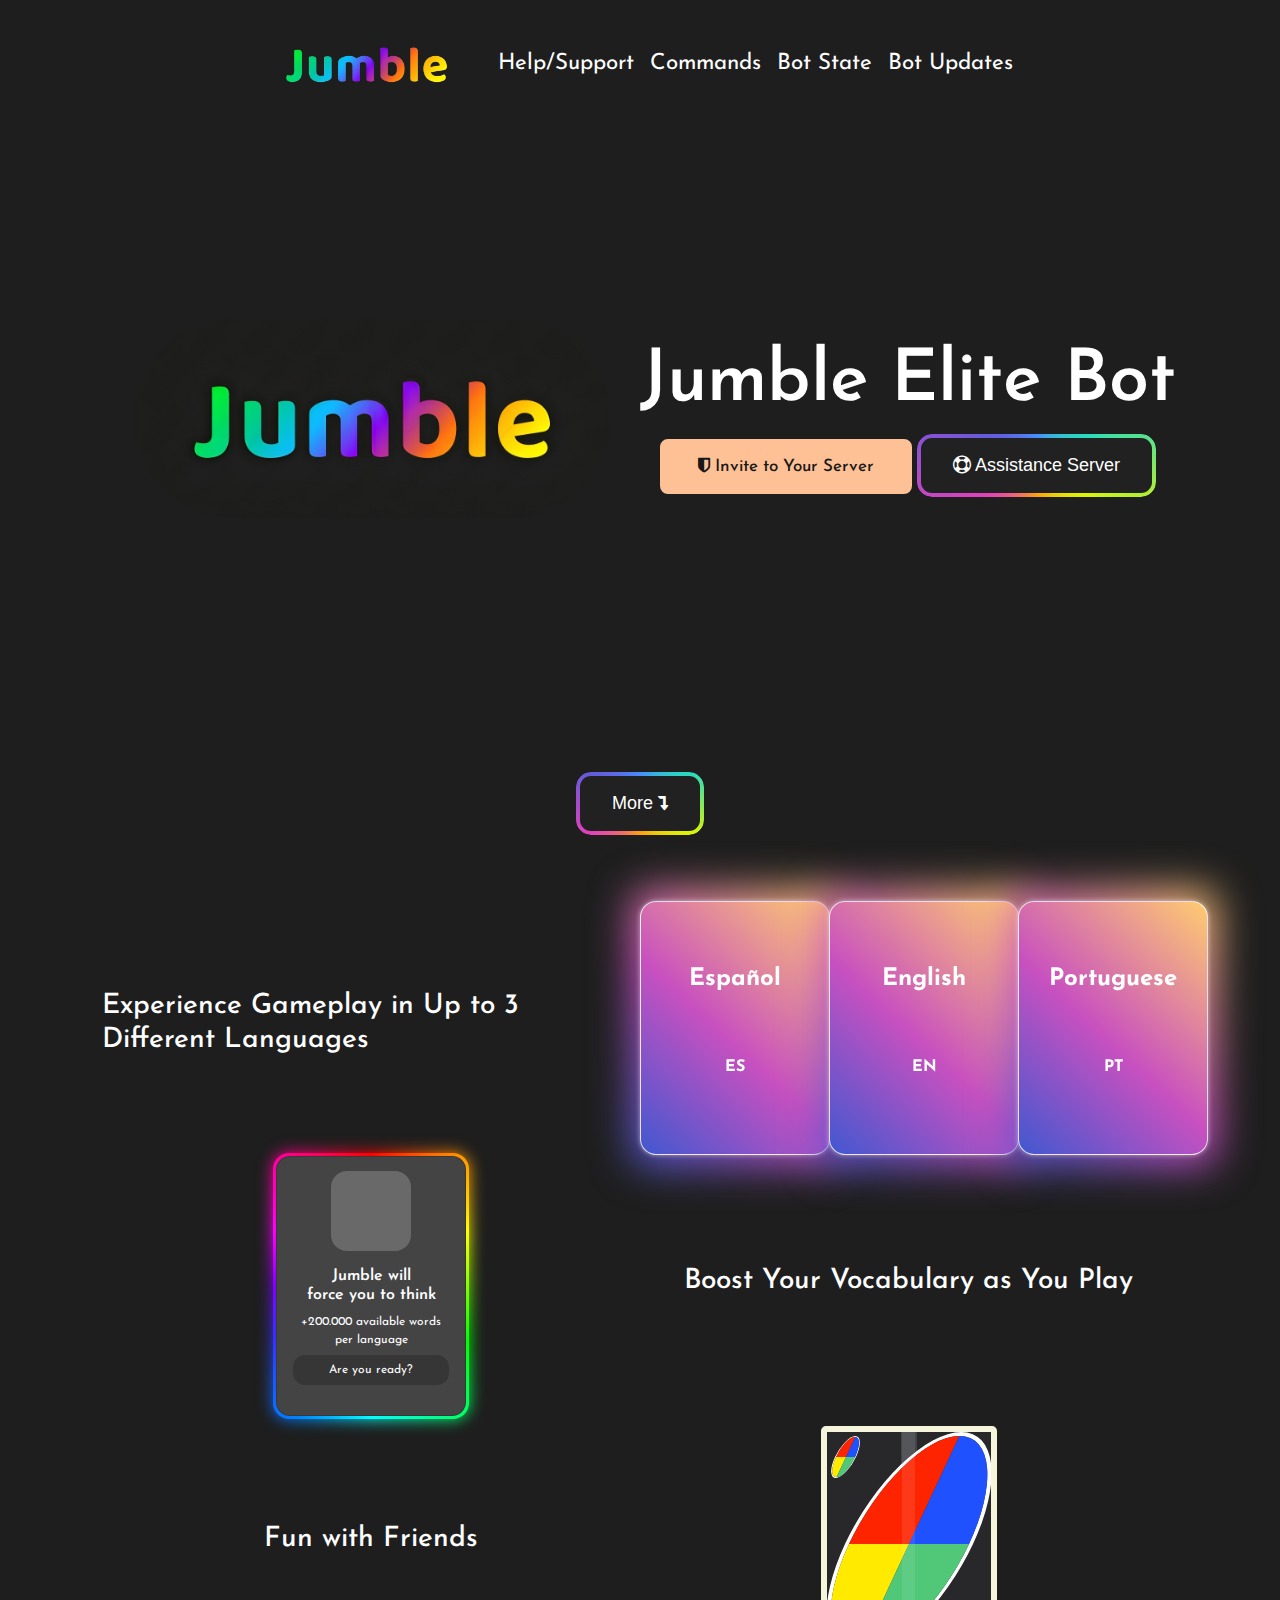
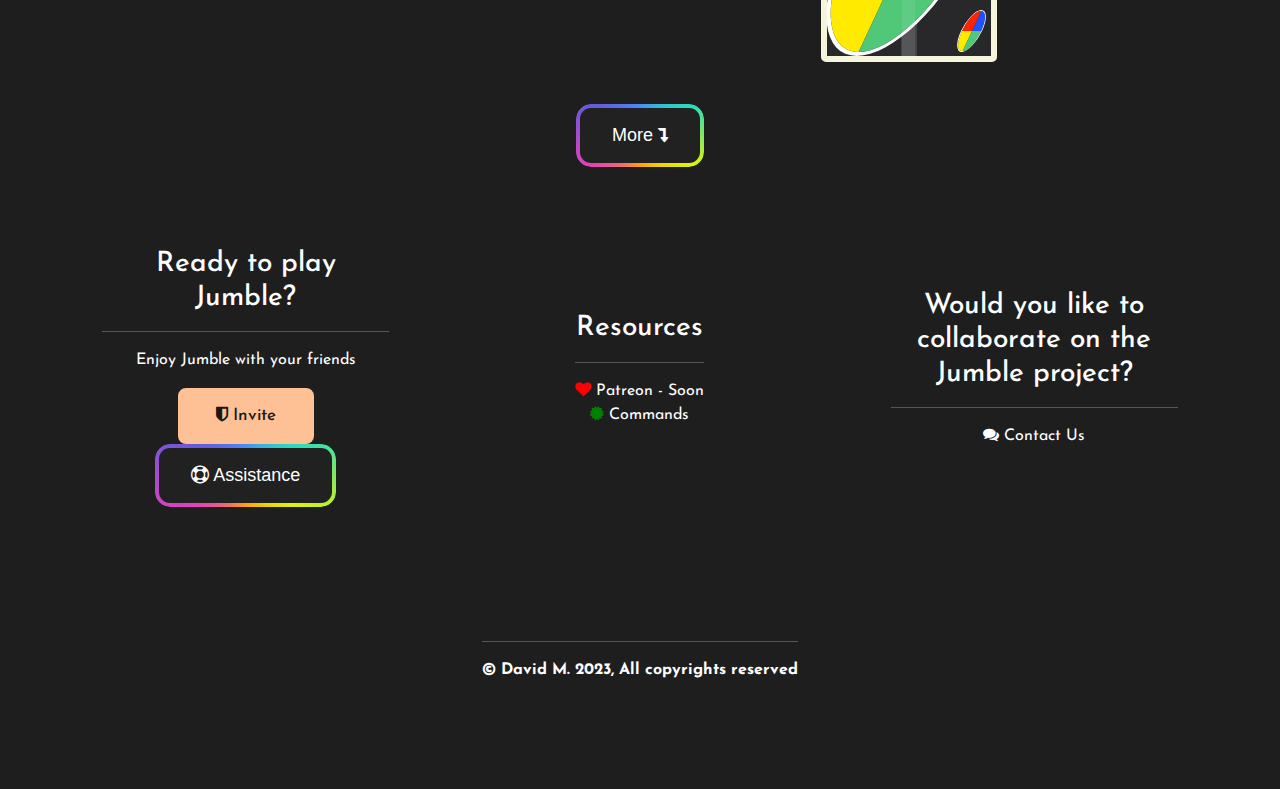
==== index.html @ fd1f3115 "1.0 pre" ====
<!DOCTYPE html>
<html lang="en">

<head>
    <meta charset="UTF-8">
    <meta name="viewport" content="width=device-width, initial-scale=1.0">
    <link rel="stylesheet" href="https://cdn.jsdelivr.net/npm/bootstrap@5.3.1/dist/css/bootstrap.min.css">
    <link rel="stylesheet" href="https://cdnjs.cloudflare.com/ajax/libs/font-awesome/4.7.0/css/font-awesome.min.css">
    <link rel="stylesheet" href="styles/base.css">
    <link rel="stylesheet" href="resources/btn_stars/style.css">
    <link rel="stylesheet" href="resources/btn_rainbow/style.css">
    <link rel="stylesheet" href="resources/card_rainbow/style.css">
    <link rel="stylesheet" href="resources/card_rainbow_2/style.css">
    <link rel="stylesheet" href="resources/card_UNO/style.css">
    <link rel="stylesheet" href="styles/index.css">
    <title>Jumble - Inicio</title>
</head>

<body>
    <div class="grid-container">
        <!-- BASE -->
        <nav class="navbar navbar-expand-lg  navbar-dark grid-top">
            <div class="container">
                <a class="navbar-brand" href="#"><img src="resources/logo.png" class="logo_small" alt=""></a>
                <button class="navbar-toggler" type="button" data-bs-toggle="collapse" data-bs-target="#navbarNav"
                    aria-controls="navbarNav" aria-expanded="false" aria-label="Toggle navigation">
                    <span class="navbar-toggler-icon"></span>
                </button>
                <div class="collapse navbar-collapse" id="navbarNav">
                    <ul class="navbar-nav ms-auto">

                        <li class="nav-item">
                            <a href="" class="nav-link active">Help/Support</a>
                        </li>
                        <li class="nav-item">
                            <a href="" class="nav-link active">Commands</a>
                        </li>
                        <li class="nav-item">
                            <a href="" class="nav-link active">Bot State</a>
                        </li>
                        <li class="nav-item">
                            <a href="" class="nav-link active">Bot Updates</a>
                        </li>
                    </ul>
                </div>
            </div>
        </nav>
        <!-- BASE -->
        <div class="grid-mid1">
            <img src="resources/logo_img.png" class="logo_big" alt="logo">
        </div>
        <div class="grid-mid2">
            <h1 class="main_tittle">Jumble Elite Bot</h1>
            <button class="btn_star">
                <i class="fa fa-shield"></i>
                Invite to Your Server
                <div class="star-1">
                    <svg xmlns:xlink="http://www.w3.org/1999/xlink" viewBox="0 0 784.11 815.53"
                        style="shape-rendering:geometricPrecision; text-rendering:geometricPrecision; image-rendering:optimizeQuality; fill-rule:evenodd; clip-rule:evenodd"
                        version="1.1" xml:space="preserve" xmlns="http://www.w3.org/2000/svg">
                        <defs></defs>
                        <g id="Layer_x0020_1">
                            <metadata id="CorelCorpID_0Corel-Layer"></metadata>
                            <path
                                d="M392.05 0c-20.9,210.08 -184.06,378.41 -392.05,407.78 207.96,29.37 371.12,197.68 392.05,407.74 20.93,-210.06 184.09,-378.37 392.05,-407.74 -207.98,-29.38 -371.16,-197.69 -392.06,-407.78z"
                                class="fil0"></path>
                        </g>
                    </svg>
                </div>
                <div class="star-2">
                    <svg xmlns:xlink="http://www.w3.org/1999/xlink" viewBox="0 0 784.11 815.53"
                        style="shape-rendering:geometricPrecision; text-rendering:geometricPrecision; image-rendering:optimizeQuality; fill-rule:evenodd; clip-rule:evenodd"
                        version="1.1" xml:space="preserve" xmlns="http://www.w3.org/2000/svg">
                        <defs></defs>
                        <g id="Layer_x0020_1">
                            <metadata id="CorelCorpID_0Corel-Layer"></metadata>
                            <path
                                d="M392.05 0c-20.9,210.08 -184.06,378.41 -392.05,407.78 207.96,29.37 371.12,197.68 392.05,407.74 20.93,-210.06 184.09,-378.37 392.05,-407.74 -207.98,-29.38 -371.16,-197.69 -392.06,-407.78z"
                                class="fil0"></path>
                        </g>
                    </svg>
                </div>
                <div class="star-3">
                    <svg xmlns:xlink="http://www.w3.org/1999/xlink" viewBox="0 0 784.11 815.53"
                        style="shape-rendering:geometricPrecision; text-rendering:geometricPrecision; image-rendering:optimizeQuality; fill-rule:evenodd; clip-rule:evenodd"
                        version="1.1" xml:space="preserve" xmlns="http://www.w3.org/2000/svg">
                        <defs></defs>
                        <g id="Layer_x0020_1">
                            <metadata id="CorelCorpID_0Corel-Layer"></metadata>
                            <path
                                d="M392.05 0c-20.9,210.08 -184.06,378.41 -392.05,407.78 207.96,29.37 371.12,197.68 392.05,407.74 20.93,-210.06 184.09,-378.37 392.05,-407.74 -207.98,-29.38 -371.16,-197.69 -392.06,-407.78z"
                                class="fil0"></path>
                        </g>
                    </svg>
                </div>
                <div class="star-4">
                    <svg xmlns:xlink="http://www.w3.org/1999/xlink" viewBox="0 0 784.11 815.53"
                        style="shape-rendering:geometricPrecision; text-rendering:geometricPrecision; image-rendering:optimizeQuality; fill-rule:evenodd; clip-rule:evenodd"
                        version="1.1" xml:space="preserve" xmlns="http://www.w3.org/2000/svg">
                        <defs></defs>
                        <g id="Layer_x0020_1">
                            <metadata id="CorelCorpID_0Corel-Layer"></metadata>
                            <path
                                d="M392.05 0c-20.9,210.08 -184.06,378.41 -392.05,407.78 207.96,29.37 371.12,197.68 392.05,407.74 20.93,-210.06 184.09,-378.37 392.05,-407.74 -207.98,-29.38 -371.16,-197.69 -392.06,-407.78z"
                                class="fil0"></path>
                        </g>
                    </svg>
                </div>
                <div class="star-5">
                    <svg xmlns:xlink="http://www.w3.org/1999/xlink" viewBox="0 0 784.11 815.53"
                        style="shape-rendering:geometricPrecision; text-rendering:geometricPrecision; image-rendering:optimizeQuality; fill-rule:evenodd; clip-rule:evenodd"
                        version="1.1" xml:space="preserve" xmlns="http://www.w3.org/2000/svg">
                        <defs></defs>
                        <g id="Layer_x0020_1">
                            <metadata id="CorelCorpID_0Corel-Layer"></metadata>
                            <path
                                d="M392.05 0c-20.9,210.08 -184.06,378.41 -392.05,407.78 207.96,29.37 371.12,197.68 392.05,407.74 20.93,-210.06 184.09,-378.37 392.05,-407.74 -207.98,-29.38 -371.16,-197.69 -392.06,-407.78z"
                                class="fil0"></path>
                        </g>
                    </svg>
                </div>
                <div class="star-6">
                    <svg xmlns:xlink="http://www.w3.org/1999/xlink" viewBox="0 0 784.11 815.53"
                        style="shape-rendering:geometricPrecision; text-rendering:geometricPrecision; image-rendering:optimizeQuality; fill-rule:evenodd; clip-rule:evenodd"
                        version="1.1" xml:space="preserve" xmlns="http://www.w3.org/2000/svg">
                        <defs></defs>
                        <g id="Layer_x0020_1">
                            <metadata id="CorelCorpID_0Corel-Layer"></metadata>
                            <path
                                d="M392.05 0c-20.9,210.08 -184.06,378.41 -392.05,407.78 207.96,29.37 371.12,197.68 392.05,407.74 20.93,-210.06 184.09,-378.37 392.05,-407.74 -207.98,-29.38 -371.16,-197.69 -392.06,-407.78z"
                                class="fil0"></path>
                        </g>
                    </svg>
                </div>
            </button>
            <button class="btn_rainbow">
                <i class="fa fa-support"></i>
                Assistance Server
            </button>
        </div>
        <div class="grid-bot">
            <a href="#main">
                <button class="btn_rainbow">
                    More
                    <i class="fa fa-level-down"></i>
                </button>
            </a>
        </div>
    </div>
    <!-- 2nd section -->
    <main class="main" id="main">
        <div class="middle-grid-top-left">
            <h3>Experience Gameplay in Up to 3 Different Languages</h3>
        </div>
        <div class="grid-quad">
            <div class="myCard">
                <div class="innerCard">
                    <div class="frontSide">
                        <p class="title">Español</p>
                        <p>ES</p>
                    </div>
                    <div class="backSide">
                        <p class="title">Hard</p>
                        <p>Update: 25/08/2023</p>
                    </div>
                </div>
            </div>
            <div class="myCard">
                <div class="innerCard">
                    <div class="frontSide">
                        <p class="title">English</p>
                        <p>EN</p>
                    </div>
                    <div class="backSide">
                        <p class="title">Normal</p>
                        <p>Update: 25/08/2023</p>
                    </div>
                </div>
            </div>
            <div class="myCard">
                <div class="innerCard">
                    <div class="frontSide">
                        <p class="title">Portuguese</p>
                        <p>PT</p>
                    </div>
                    <div class="backSide">
                        <p class="title">Hard</p>
                        <p>Update: 10/10/23</p>
                    </div>
                </div>
            </div>
        </div>
        <div>
            <div class="card">
                <div class="bg uwu"></div>
                <div class="bg"></div>
                <div class="content">
                    <div class="img">
                        <img class="mini" src="https://cdn-icons-png.flaticon.com/128/983/983048.png" alt="">
                    </div>
                    <div class="h1">
                        Jumble will <br> force you to think
                    </div>
                    <div class="p">
                        +200.000 available words per language
                        <p>
                            Are you ready?
                        </p>
                    </div>
                </div>
            </div>
        </div>
        <div>
            <h3>Boost Your Vocabulary as You Play</h3>
        </div>
        <div>
            <h3>Fun with Friends</h3>
        </div>
        <div>
            <div class="card_UNO">
                <div class="circle small top-left">
                  <span></span>
                  <span></span>
                  <span></span>
                  <span></span>
                </div>
                <div class="circle">
                  <span></span>
                  <span></span>
                  <span></span>
                  <span></span>
                </div>
                <div class="circle small bottom-right">
                  <span></span>
                  <span></span>
                  <span></span>
                  <span></span>
                </div>
              </div>
        </div>
        <div class="main_grid_bot">
            <a href="#footer">
                <button class="btn_rainbow">
                    More
                    <i class="fa fa-level-down"></i>
                </button>
            </a>
            
        </div>
    </main>
    <!-- Footer -->
    <!-- Base  -->
    <div class="sticky" id="footer">
        <div class="flex justify-center">
            <div class="w-full max-w-7x1">
                <div class="mt-5 space-y6 pb-4 footer_grid">
                    <div class="flex flex-col space-y-4">
                        <h3>Ready to play Jumble?</h3>
                        <hr class="w-full border-zinc-800">
                        <p class="text-zinc-400">Enjoy Jumble with your friends</p>
                        <button class="btn_star">
                            <i class="fa fa-shield"></i>
                            Invite
                            <div class="star-1">
                                <svg xmlns:xlink="http://www.w3.org/1999/xlink" viewBox="0 0 784.11 815.53"
                                    style="shape-rendering:geometricPrecision; text-rendering:geometricPrecision; image-rendering:optimizeQuality; fill-rule:evenodd; clip-rule:evenodd"
                                    version="1.1" xml:space="preserve" xmlns="http://www.w3.org/2000/svg">
                                    <defs></defs>
                                    <g id="Layer_x0020_1">
                                        <metadata id="CorelCorpID_0Corel-Layer"></metadata>
                                        <path
                                            d="M392.05 0c-20.9,210.08 -184.06,378.41 -392.05,407.78 207.96,29.37 371.12,197.68 392.05,407.74 20.93,-210.06 184.09,-378.37 392.05,-407.74 -207.98,-29.38 -371.16,-197.69 -392.06,-407.78z"
                                            class="fil0"></path>
                                    </g>
                                </svg>
                            </div>
                            <div class="star-2">
                                <svg xmlns:xlink="http://www.w3.org/1999/xlink" viewBox="0 0 784.11 815.53"
                                    style="shape-rendering:geometricPrecision; text-rendering:geometricPrecision; image-rendering:optimizeQuality; fill-rule:evenodd; clip-rule:evenodd"
                                    version="1.1" xml:space="preserve" xmlns="http://www.w3.org/2000/svg">
                                    <defs></defs>
                                    <g id="Layer_x0020_1">
                                        <metadata id="CorelCorpID_0Corel-Layer"></metadata>
                                        <path
                                            d="M392.05 0c-20.9,210.08 -184.06,378.41 -392.05,407.78 207.96,29.37 371.12,197.68 392.05,407.74 20.93,-210.06 184.09,-378.37 392.05,-407.74 -207.98,-29.38 -371.16,-197.69 -392.06,-407.78z"
                                            class="fil0"></path>
                                    </g>
                                </svg>
                            </div>
                            <div class="star-3">
                                <svg xmlns:xlink="http://www.w3.org/1999/xlink" viewBox="0 0 784.11 815.53"
                                    style="shape-rendering:geometricPrecision; text-rendering:geometricPrecision; image-rendering:optimizeQuality; fill-rule:evenodd; clip-rule:evenodd"
                                    version="1.1" xml:space="preserve" xmlns="http://www.w3.org/2000/svg">
                                    <defs></defs>
                                    <g id="Layer_x0020_1">
                                        <metadata id="CorelCorpID_0Corel-Layer"></metadata>
                                        <path
                                            d="M392.05 0c-20.9,210.08 -184.06,378.41 -392.05,407.78 207.96,29.37 371.12,197.68 392.05,407.74 20.93,-210.06 184.09,-378.37 392.05,-407.74 -207.98,-29.38 -371.16,-197.69 -392.06,-407.78z"
                                            class="fil0"></path>
                                    </g>
                                </svg>
                            </div>
                            <div class="star-4">
                                <svg xmlns:xlink="http://www.w3.org/1999/xlink" viewBox="0 0 784.11 815.53"
                                    style="shape-rendering:geometricPrecision; text-rendering:geometricPrecision; image-rendering:optimizeQuality; fill-rule:evenodd; clip-rule:evenodd"
                                    version="1.1" xml:space="preserve" xmlns="http://www.w3.org/2000/svg">
                                    <defs></defs>
                                    <g id="Layer_x0020_1">
                                        <metadata id="CorelCorpID_0Corel-Layer"></metadata>
                                        <path
                                            d="M392.05 0c-20.9,210.08 -184.06,378.41 -392.05,407.78 207.96,29.37 371.12,197.68 392.05,407.74 20.93,-210.06 184.09,-378.37 392.05,-407.74 -207.98,-29.38 -371.16,-197.69 -392.06,-407.78z"
                                            class="fil0"></path>
                                    </g>
                                </svg>
                            </div>
                            <div class="star-5">
                                <svg xmlns:xlink="http://www.w3.org/1999/xlink" viewBox="0 0 784.11 815.53"
                                    style="shape-rendering:geometricPrecision; text-rendering:geometricPrecision; image-rendering:optimizeQuality; fill-rule:evenodd; clip-rule:evenodd"
                                    version="1.1" xml:space="preserve" xmlns="http://www.w3.org/2000/svg">
                                    <defs></defs>
                                    <g id="Layer_x0020_1">
                                        <metadata id="CorelCorpID_0Corel-Layer"></metadata>
                                        <path
                                            d="M392.05 0c-20.9,210.08 -184.06,378.41 -392.05,407.78 207.96,29.37 371.12,197.68 392.05,407.74 20.93,-210.06 184.09,-378.37 392.05,-407.74 -207.98,-29.38 -371.16,-197.69 -392.06,-407.78z"
                                            class="fil0"></path>
                                    </g>
                                </svg>
                            </div>
                            <div class="star-6">
                                <svg xmlns:xlink="http://www.w3.org/1999/xlink" viewBox="0 0 784.11 815.53"
                                    style="shape-rendering:geometricPrecision; text-rendering:geometricPrecision; image-rendering:optimizeQuality; fill-rule:evenodd; clip-rule:evenodd"
                                    version="1.1" xml:space="preserve" xmlns="http://www.w3.org/2000/svg">
                                    <defs></defs>
                                    <g id="Layer_x0020_1">
                                        <metadata id="CorelCorpID_0Corel-Layer"></metadata>
                                        <path
                                            d="M392.05 0c-20.9,210.08 -184.06,378.41 -392.05,407.78 207.96,29.37 371.12,197.68 392.05,407.74 20.93,-210.06 184.09,-378.37 392.05,-407.74 -207.98,-29.38 -371.16,-197.69 -392.06,-407.78z"
                                            class="fil0"></path>
                                    </g>
                                </svg>
                            </div>
                        </button>
                        <button class="btn_rainbow">
                            <i class="fa fa-support"></i>
                            Assistance
                        </button>
                    </div>
                    <div class="flex flex-col space-y-4">
                        <h3 class="text-xl font-bold">Resources</h3>
                        <hr class="w-full border-zinc-800">
                        <ul>
                            <li class="flex w-fit items-center hover:underline">
                                <i class="fa fa-heart" ></i>
                                <a href="" rel="noreferrer">
                                    <span>Patreon - Soon</span>
                                </a>
                            </li>
                            <li class="flex w-fit items-center hover:underline">
                                <i class="fa fa-certificate"></i>
                                <a href="" rel="noreferrer">
                                    <span>Commands</span>
                                </a>
                            </li>
                        </ul>
                    </div>
                    <div class="flex flex-col space-y-4">
                        <h3 class="text-xl font-bold">Would you like to collaborate on the Jumble project?</h3>
                        <hr class="w-full border-zinc-800">
                        <ul>
                            <li class="flex w-fit items-center hover:underline">
                                <i class="fa fa-comments"></i>
                                <a href="">
                                    <span>Contact Us</span>
                                </a>
                            </li>
                        </ul>
                    </div>
                    <div class="footer_bot">
                        <hr class="w-full border-zinc-800">
                        <div class="flex flex-col space-y-4">
                            <p><b>© David M. 2023, All copyrights reserved</b></p>
                        </div>
                    </div>
                </div>
            </div>
        </div>
    </div>
    <!-- Base  -->
</body>

</html>
---- styles/base.css ----
body {
    background-color: #1e1e1e;
    scroll-behavior: smooth;
    color: #fff;
    width: 84%;
    display: grid;
    place-items: center;
    margin-left: 8%;
}
ul {
    list-style: none;
    padding-left: 0
}
ul a{
    text-decoration: none;
    color: #fff;
}
.logo_small {
    height: 4.5em;
}

#navbarNav a {
    font-size: 1.4em;
}

.grid-quad {
    display: grid;
    grid-template-columns: repeat(3, minmax(100px, 1fr));
    gap: 30px;
}

.mini {
    width: 80px;
}

.footer_grid {
    display: grid;
    grid-template-columns: 1fr 1fr 1fr;
    grid-template-rows: 1fr 1fr;
    gap: 10%;
    place-items: center;
    grid-auto-flow: row;
    grid-template-areas:
        ". . ."
        "footer_bot footer_bot footer_bot";
    text-align: center;
}

.footer_bot {
    grid-area: footer_bot;
}

.fa-heart {
    color: red;
}
.fa-certificate{
    color: green;
}
---- resources/btn_stars/style.css ----
.btn_star {
    position: relative;
    padding: 12px 35px;
    background: #FEC195;
    font-size: 17px;
    font-weight: 500;
    color: #181818;
    border: 3px solid #FEC195;
    border-radius: 8px;
    box-shadow: 0 0 0 #fec1958c;
    transition: all .3s ease-in-out;
  }
  
  .star-1 {
    position: absolute;
    top: 20%;
    left: 20%;
    width: 25px;
    height: auto;
    filter: drop-shadow(0 0 0 #fffdef);
    z-index: -5;
    transition: all 1s cubic-bezier(0.05, 0.83, 0.43, 0.96);
  }
  
  .star-2 {
    position: absolute;
    top: 45%;
    left: 45%;
    width: 15px;
    height: auto;
    filter: drop-shadow(0 0 0 #fffdef);
    z-index: -5;
    transition: all 1s cubic-bezier(0, 0.4, 0, 1.01);
  }
  
  .star-3 {
    position: absolute;
    top: 40%;
    left: 40%;
    width: 5px;
    height: auto;
    filter: drop-shadow(0 0 0 #fffdef);
    z-index: -5;
    transition: all 1s cubic-bezier(0, 0.4, 0, 1.01);
  }
  
  .star-4 {
    position: absolute;
    top: 20%;
    left: 40%;
    width: 8px;
    height: auto;
    filter: drop-shadow(0 0 0 #fffdef);
    z-index: -5;
    transition: all .8s cubic-bezier(0, 0.4, 0, 1.01);
  }
  
  .star-5 {
    position: absolute;
    top: 25%;
    left: 45%;
    width: 15px;
    height: auto;
    filter: drop-shadow(0 0 0 #fffdef);
    z-index: -5;
    transition: all .6s cubic-bezier(0, 0.4, 0, 1.01);
  }
  
  .star-6 {
    position: absolute;
    top: 5%;
    left: 50%;
    width: 5px;
    height: auto;
    filter: drop-shadow(0 0 0 #fffdef);
    z-index: -5;
    transition: all .8s ease;
  }
  
  .btn_star:hover {
    background: transparent;
    color: #FEC195;
    box-shadow: 0 0 25px #fec1958c;
  }
  
  .btn_star:hover .star-1 {
    position: absolute;
    top: -80%;
    left: -30%;
    width: 25px;
    height: auto;
    filter: drop-shadow(0 0 10px #fffdef);
    z-index: 2;
  }
  
  .btn_star:hover .star-2 {
    position: absolute;
    top: -25%;
    left: 10%;
    width: 15px;
    height: auto;
    filter: drop-shadow(0 0 10px #fffdef);
    z-index: 2;
  }
  
  .btn_star:hover .star-3 {
    position: absolute;
    top: 55%;
    left: 25%;
    width: 5px;
    height: auto;
    filter: drop-shadow(0 0 10px #fffdef);
    z-index: 2;
  }
  
  .btn_star:hover .star-4 {
    position: absolute;
    top: 30%;
    left: 80%;
    width: 8px;
    height: auto;
    filter: drop-shadow(0 0 10px #fffdef);
    z-index: 2;
  }
  
  .btn_star:hover .star-5 {
    position: absolute;
    top: 25%;
    left: 115%;
    width: 15px;
    height: auto;
    filter: drop-shadow(0 0 10px #fffdef);
    z-index: 2;
  }
  
  .btn_star:hover .star-6 {
    position: absolute;
    top: 5%;
    left: 60%;
    width: 5px;
    height: auto;
    filter: drop-shadow(0 0 10px #fffdef);
    z-index: 2;
  }
  
  .fil0 {
    fill: #FFFDEF
  }
---- resources/btn_rainbow/style.css ----
.btn_rainbow {
    --border-radius: 15px;
    --border-width: 4px;
    appearance: none;
    position: relative;
    padding: 1em 2em;
    border: 0;
    border-radius: 1em;
    background-color: #212121;
    font-family: "Roboto", Arial, "Segoe UI", sans-serif;
    font-size: 18px;
    font-weight: 500;
    color: #fff;
   }
   
   .btn_rainbow::after {
    --m-i: linear-gradient(#000, #000);
    --m-o: content-box, padding-box;
    content: "";
    position: absolute;
    left: 0;
    top: 0;
    width: 100%;
    height: 100%;
    padding: var(--border-width);
    border-radius: var(--border-radius);
    background-image: conic-gradient(
           #488cfb,
           #29dbbc,
           #ddf505,
           #ff9f0e,
           #e440bb,
           #655adc,
           #488cfb
       );
    -webkit-mask-image: var(--m-i), var(--m-i);
    mask-image: var(--m-i), var(--m-i);
    -webkit-mask-origin: var(--m-o);
    mask-origin: var(--m-o);
    -webkit-mask-clip: var(--m-o);
    mask-composite: exclude;
    -webkit-mask-composite: destination-out;
    filter: hue-rotate(0);
    animation: rotate-hue linear 500ms infinite;
    animation-play-state: paused;
   }
   
   .btn_rainbow:hover::after {
    animation-play-state: running;
   }
   
   @keyframes rotate-hue {
    to {
     filter: hue-rotate(1turn);
    }
   }
   
   .btn_rainbow,
   .btn_rainbow::after {
    box-sizing: border-box;
   }
   
   .btn_rainbow:active {
    --border-width: 5px;
   }
---- resources/card_rainbow/style.css ----
.myCard {
    background-color: transparent;
    width: 190px;
    height: 254px;
    perspective: 1000px;
  }
  
  .title {
    font-size: 1.5em;
    font-weight: 900;
    text-align: center;
    margin: 0;
  }
  
  .innerCard {
    position: relative;
    width: 100%;
    height: 100%;
    text-align: center;
    transition: transform 0.8s;
    transform-style: preserve-3d;
    cursor: pointer;
  }
  
  .myCard:hover .innerCard {
    transform: rotateY(180deg);
  }
  
  .frontSide,
  .backSide {
    position: absolute;
    display: flex;
    flex-direction: column;
    align-items: center;
    justify-content: space-evenly;
    width: 100%;
    height: 100%;
    -webkit-backface-visibility: hidden;
    backface-visibility: hidden;
    border: 1px solid rgba(255, 255, 255, 0.8);
    border-radius: 1rem;
    color: white;
    box-shadow: 0 0 0.3em rgba(255, 255, 255, 0.5);
    font-weight: 700;
  }
  
  .frontSide,
  .frontSide::before {
    background: linear-gradient(43deg, rgb(65, 88, 208) 0%, rgb(200, 80, 192) 46%, rgb(255, 204, 112) 100%);
  }
  
  .backSide,
  .backSide::before {
    background-image: linear-gradient(160deg, #0093E9 0%, #80D0C7 100%);
  }
  
  .backSide {
    transform: rotateY(180deg);
  }
  
  .frontSide::before,
  .backSide::before {
    top: 50%;
    left: 50%;
    transform: translate(-50%, -50%);
    content: '';
    width: 110%;
    height: 110%;
    position: absolute;
    z-index: -1;
    border-radius: 1em;
    filter: blur(20px);
    animation: animate 5s linear infinite;
  }
  
  @keyframes animate {
    0% {
      opacity: 0.3;
    }
  
    80% {
      opacity: 1;
    }
  
    100% {
      opacity: 0.3;
    }
  }
---- resources/card_rainbow_2/style.css ----
.card {
    position: relative;
    width: 190px;
    color: white;
    height: 260px;
    background: #444;
    border-radius: 14px;
  }
  
  .bg {
    position: absolute;
    z-index: -1;
    inset: -4px;
    border-radius: 16px;
    overflow: hidden;
  }
  
  .uwu {
    filter: blur(8px);
    transition: filter 0.3s;
  }
  
  .bg::before {
    content: '';
    position: absolute;
    aspect-ratio: 1/1;
    top: 50%;
    left: 50%;
    min-width: 150%;
    min-height: 150%;
    background-image: conic-gradient(
      hsl(0, 100%, 50%),
      hsl(30, 100%, 50%),
      hsl(60, 100%, 50%),
      hsl(90, 100%, 50%),
      hsl(120, 100%, 50%),
      hsl(150, 100%, 50%),
      hsl(180, 100%, 50%),
      hsl(210, 100%, 50%),
      hsl(240, 100%, 60%),
      hsl(270, 100%, 50%),
      hsl(300, 100%, 50%),
      hsl(330, 100%, 50%),
      hsl(360, 100%, 50%)
    );
    animation: speeen 4s linear infinite;
    transform-origin: 0% 0%;
    transform: rotate(0deg) translate(-50%, -50%);
  }
  
  @keyframes speeen {
    from {
      transform: rotate(0deg) translate(-50%, -50%);
    }
  
    to {
      transform: rotate(360deg) translate(-50%, -50%);
    }
  }
  
  .content {
    position: relative;
    padding: 14px 16px;
  }
  
  .img {
    height: 5em;
    width: 5em;
    margin: auto;
    background-color: #fff3;
    border-radius: 1em;
  }
  
  .img svg {
    height: 100%;
    fill: white;
  }
  
  .content div {
    text-align: center;
  }
  
  .h1 {
    margin-top: 1em;
    margin-bottom: 0.5em;
    font-size: 1em;
    font-weight: 600;
  }
  
  .p {
    font-size: 0.75em;
  }
  
  .p p {
    margin-top: 0.5em;
    padding: 0.5em;
    background-color: #0003;
    border-radius: 1em;
  }
---- resources/card_UNO/style.css ----
.card_UNO {
    width: 11em;
    height: 14.8em;
    position: relative;
    background: #28282B;
    display: flex;
    justify-content: center;
    align-items: center;
    border: 6px solid #F5F5DC;
    border-radius: 5px;
    transition: 0.5s;
    overflow: hidden;
  }
  
  .card_UNO .circle {
    width: 8em;
    height: 14em;
    border-radius: 50%;
    transform: skew(-25deg);
    border: 4px solid white;
    display: grid;
    grid-template-columns: 1fr 1fr;
  }
  
  .card_UNO .circle.small {
    position: absolute;
    width: 1.5em;
    height: 3em;
    border: 1px solid white;
  }
  
  .card_UNO .circle.top-left {
    top: 0.3em;
    left: 0.6em;
  }
  
  .card_UNO .circle.bottom-right {
    bottom: 0.3em;
    right: 0.6em;
  }
  
  .card_UNO:hover {
    cursor: pointer;
    transform: translate(0, -5px);
  }
  
  .card_UNO:hover:after, .card_UNO:hover:before {
    visibility: hidden;
  }
  
  .card_UNO .circle span:nth-child(1) {
    background-color: #FF2400;
    border-top-left-radius: 100%;
  }
  
  .card_UNO .circle span:nth-child(2) {
    background-color: #1F51FF;
    border-top-right-radius: 100%;
  }
  
  .card_UNO .circle span:nth-child(3) {
    background-color: #FFEA00;
    border-bottom-left-radius: 100%;
  }
  
  .card_UNO .circle span:nth-child(4) {
    background-color: #50C878;
    border-bottom-right-radius: 100%;
  }
  
  /* glider animation */
  .card_UNO:before {
    content: '';
    position: absolute;
    height: 130%;
    width: 1em;
    background-color: aliceblue;
    opacity: 0.14;
    animation: glider 1.8s infinite linear;
    animation-delay: 0.05s;
  }
  
  .card_UNO:after {
    content: '';
    position: absolute;
    height: 120%;
    width: 0.8em;
    background-color: aliceblue;
    opacity: 0.1;
    animation: glider 1.8s infinite linear;
  }
  
  @keyframes glider {
    0% {
      transform: rotate(45deg) translate(-12em, 1.2em);
    }
  
    100% {
      transform: rotate(45deg) translate(18em, -2.8em);
    }
  }
---- styles/index.css ----
@import url('https://fonts.googleapis.com/css2?family=Josefin+Sans:wght@100;300;400;500;600;700&display=swap');

*{
    font-family: "Josefin Sans";
}

.grid-container{
    display: grid; 
    grid-template-columns: 1fr 1fr; 
    grid-template-rows: 0.4fr 1.8fr 0.6fr; 
    gap: 0px 0px; 
    grid-template-areas: 
    "grid-top grid-top"
    "grid-mid1 grid-mid2"
    "grid-bot grid-bot";
    place-items: center;
    height: 100vh;
}

.grid-top { grid-area: grid-top; place-items: initial;}
.grid-bot { grid-area: grid-bot;  }
.grid-mid1 { grid-area: grid-mid1; }
.grid-mid2 { grid-area: grid-mid2; text-align: center;}

.button_bot{
    width: 48%;
}
.logo_big{
    height: 15dvi;
    min-height: 200px;
    border-radius: 8em;
}
h1{
    font-size: 4.5em;
    color: #fff;
    font-weight: 600;
}

.main {  
    display: grid;
    grid-template-columns: 1fr 1fr;
    grid-template-rows: 1.2fr 1.2fr 1.2fr 0.6fr;
    gap: 0px 0px;
    height: 100vh;
    place-items: center;
    grid-auto-flow: row;
    grid-template-areas:
      ". ."
      ". ."
      ". ."
      "main_grid_bot main_grid_bot";
  }
  
  .main_grid_top { grid-area: main_grid_top; }
  
  .main_grid_bot { grid-area: main_grid_bot; }
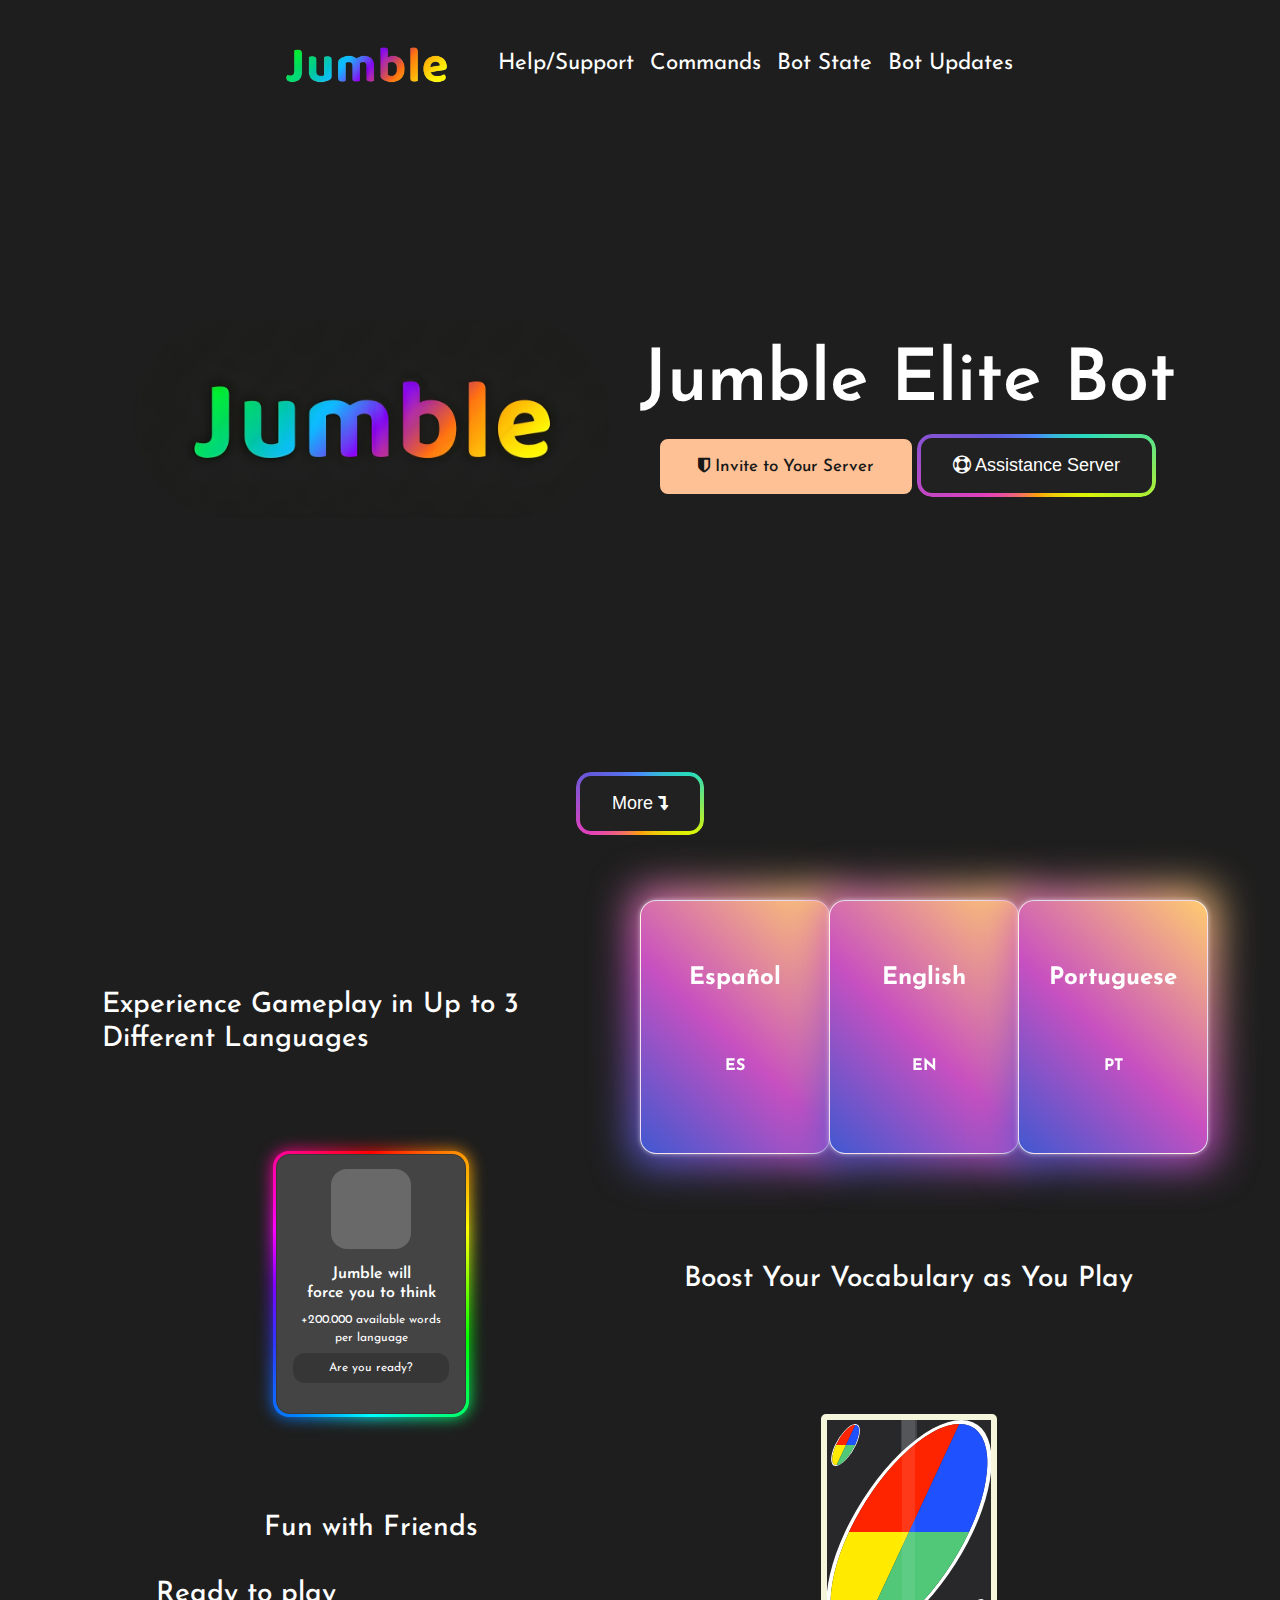
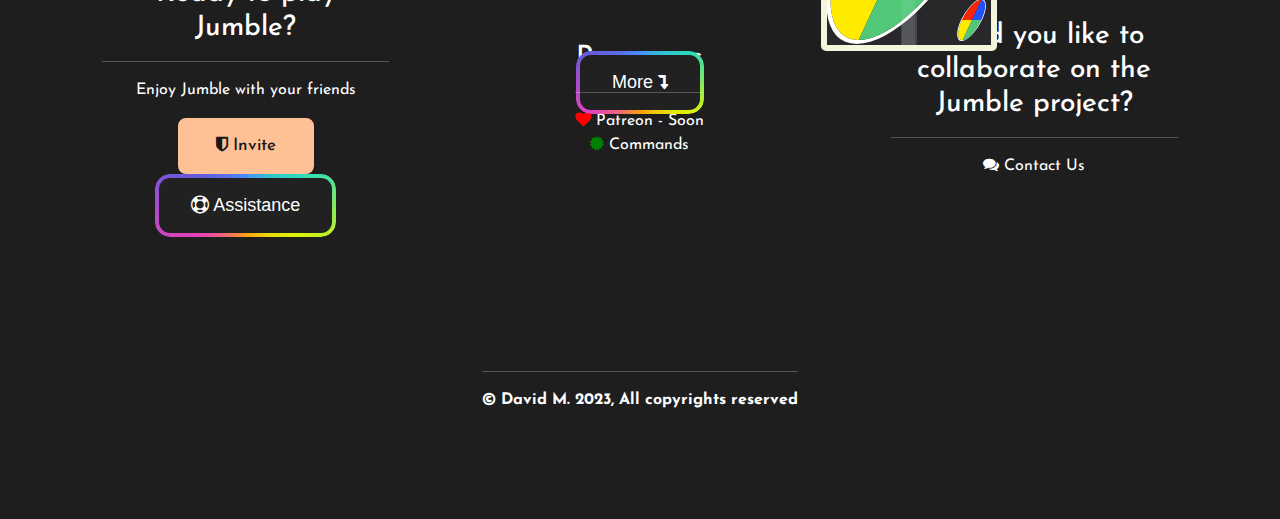
==== commit ed534690: "responsive 1/3" ====
--- a/index.html
+++ b/index.html
@@ -13,6 +13,7 @@
     <link rel="stylesheet" href="resources/card_rainbow_2/style.css">
     <link rel="stylesheet" href="resources/card_UNO/style.css">
     <link rel="stylesheet" href="styles/index.css">
+    <link rel="icon" href="resources/logo.png">
     <title>Jumble - Inicio</title>
 </head>
 
--- a/styles/index.css
+++ b/styles/index.css
@@ -22,6 +22,9 @@
 .grid-mid1 { grid-area: grid-mid1; }
 .grid-mid2 { grid-area: grid-mid2; text-align: center;}
 
+
+
+
 .button_bot{
     width: 48%;
 }
@@ -41,7 +44,7 @@
     grid-template-columns: 1fr 1fr;
     grid-template-rows: 1.2fr 1.2fr 1.2fr 0.6fr;
     gap: 0px 0px;
-    height: 100vh;
+    height: 70vh;
     place-items: center;
     grid-auto-flow: row;
     grid-template-areas:
@@ -55,4 +58,32 @@
   
   .main_grid_bot { grid-area: main_grid_bot; }
   
-  +  @media (max-width: 752px) {
+    .grid-container{
+        grid-template-columns: 1fr;
+        grid-template-rows: .5fr .8fr 1.3fr 1.3fr;
+        grid-template-areas: none;
+        height: 90vh;
+        
+    }
+    .logo_big{
+        height: 150px;
+        min-height: auto;
+    }
+    .grid-top{
+        grid-area: auto;
+    }
+    .grid-mid1{
+        grid-area: auto;
+    }
+    .grid-mid2{
+        display: grid;
+        grid-area: auto;
+    }
+    .grid-bot{
+        grid-area: auto;
+    }
+    .main_tittle{
+        font-size: 2.5em;
+    }
+}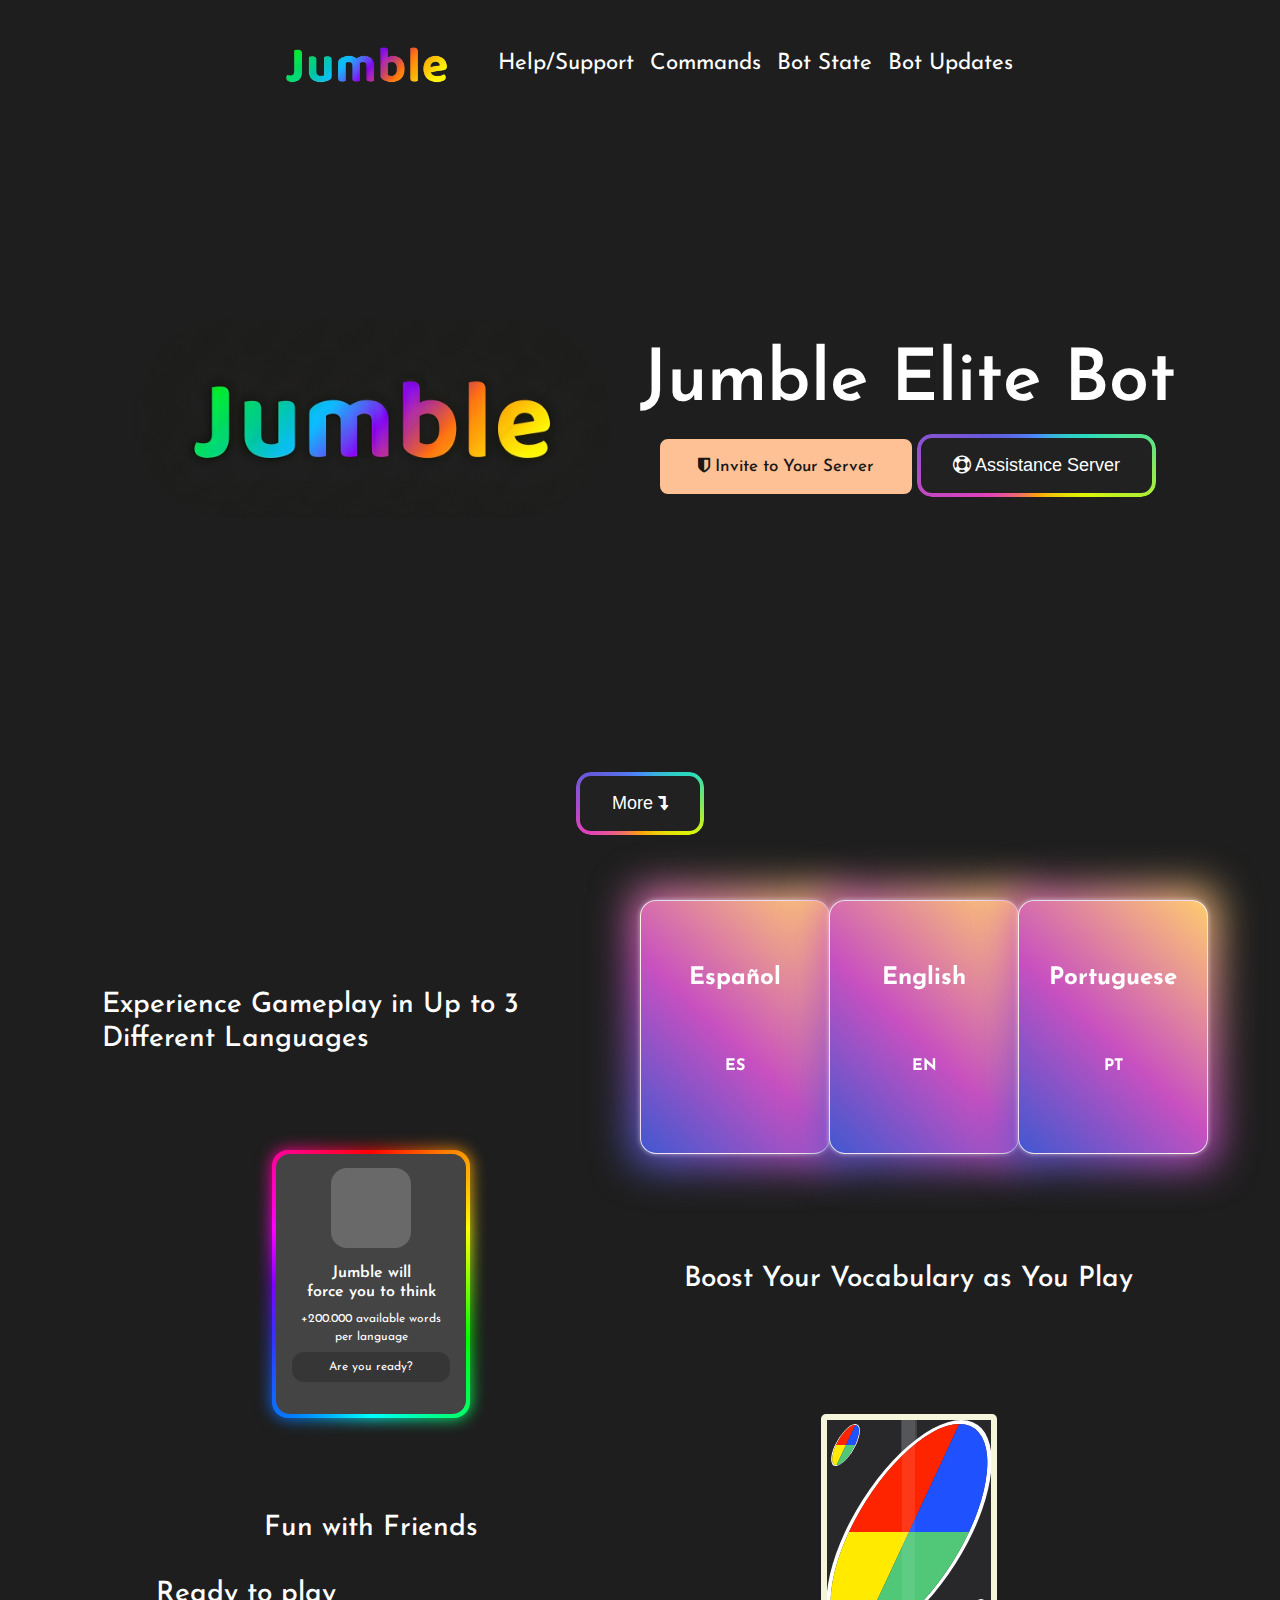
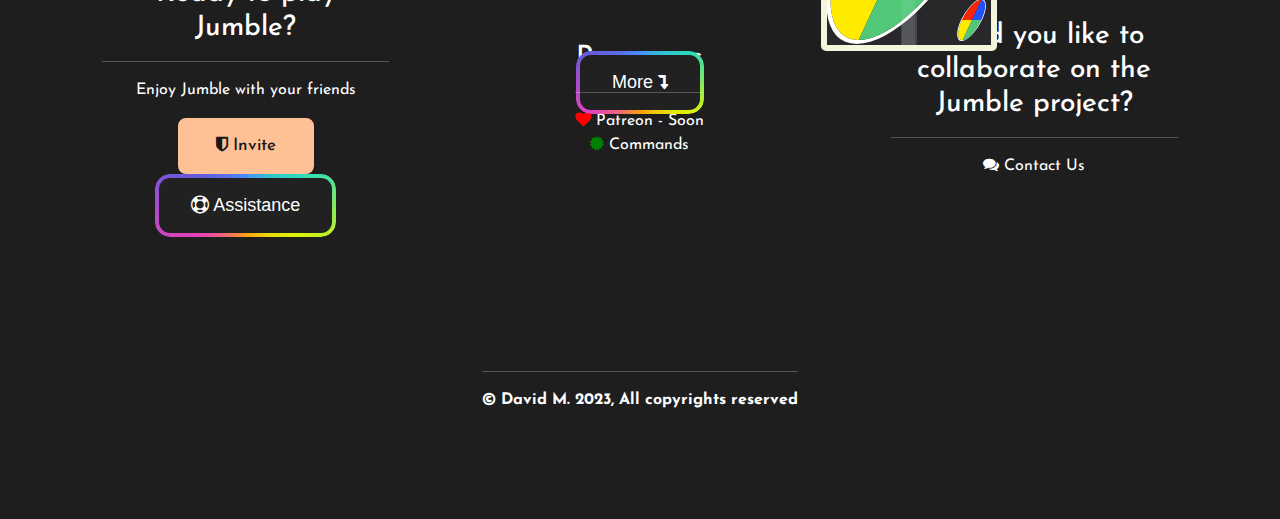
==== commit ac4fe5c8: "Merge Update" ====
--- a/index.html
+++ b/index.html
@@ -191,33 +191,31 @@
                 </div>
             </div>
         </div>
-        <div>
-            <div class="card">
-                <div class="bg uwu"></div>
-                <div class="bg"></div>
-                <div class="content">
-                    <div class="img">
-                        <img class="mini" src="https://cdn-icons-png.flaticon.com/128/983/983048.png" alt="">
-                    </div>
-                    <div class="h1">
-                        Jumble will <br> force you to think
-                    </div>
-                    <div class="p">
-                        +200.000 available words per language
-                        <p>
-                            Are you ready?
-                        </p>
-                    </div>
-                </div>
-            </div>
-        </div>
-        <div>
+        <div class="card_rainbow_2">
+            <div class="bg uwu"></div>
+            <div class="bg"></div>
+            <div class="content">
+                <div class="img">
+                    <img class="mini" src="https://cdn-icons-png.flaticon.com/128/983/983048.png" alt="">
+                </div>
+                <div class="h1">
+                    Jumble will <br> force you to think
+                </div>
+                <div class="p">
+                    +200.000 available words per language
+                    <p>
+                        Are you ready?
+                    </p>
+                </div>
+            </div>
+        </div>
+        <div class="div_span_card_rainbow_2">
             <h3>Boost Your Vocabulary as You Play</h3>
         </div>
-        <div>
+        <div class="div_span_card_UNO">
             <h3>Fun with Friends</h3>
         </div>
-        <div>
+        <div class="div_card_UNO">
             <div class="card_UNO">
                 <div class="circle small top-left">
                   <span></span>
--- a/resources/card_rainbow_2/style.css
+++ b/resources/card_rainbow_2/style.css
@@ -1,4 +1,4 @@
-.card {
+.card_rainbow_2 {
     position: relative;
     width: 190px;
     color: white;
--- a/styles/index.css
+++ b/styles/index.css
@@ -59,12 +59,16 @@
   .main_grid_bot { grid-area: main_grid_bot; }
   
   @media (max-width: 752px) {
+    body{
+        margin: 0;
+    }
+
     .grid-container{
         grid-template-columns: 1fr;
         grid-template-rows: .5fr .8fr 1.3fr 1.3fr;
         grid-template-areas: none;
-        height: 90vh;
-        
+        height: 85vh;
+        margin-bottom: 15vh;
     }
     .logo_big{
         height: 150px;
@@ -79,11 +83,49 @@
     .grid-mid2{
         display: grid;
         grid-area: auto;
+        gap: 8%;
     }
     .grid-bot{
         grid-area: auto;
     }
     .main_tittle{
         font-size: 2.5em;
+        margin: 0;
     }
+    /* MID SECTION */
+
+    .main{
+        display: grid; 
+    grid-template-columns: 1fr 1fr; 
+    grid-template-rows: 0.6fr 1.3fr 1.3fr 1.3fr 0.5fr; 
+    gap: 0px 0px; 
+    grid-template-areas: 
+        "middle-grid-top-left middle-grid-top-left"
+        "grid-quad grid-quad"
+        "div_card_rainbow_2 div_span_card_rainbow_2"
+        "div_span_card_UNO div_card_UNO"
+        "main_grid_bot main_grid_bot"; 
+        height: 85vh;
+    }
+
+    .middle-grid-top-left { grid-area: middle-grid-top-left; }
+    .grid-quad { grid-area: grid-quad; }
+    .div_card_rainbow_2 { grid-area: div_card_rainbow_2; }
+    .div_span_card_rainbow_2 { grid-area: div_span_card_rainbow_2; }
+    .div_span_card_UNO { grid-area: div_span_card_UNO; }
+    .div_card_UNO { grid-area: div_card_UNO; }
+    .main_grid_bot { grid-area: main_grid_bot; }
+
+    .myCard{
+        width: 100px;
+        height: 135px;
+    }
+    .grid-quad{
+        grid-template-rows: auto;
+    }
+    .card_rainbow_2{
+        width: 100px;
+        height: 135px;
+    }
+
 }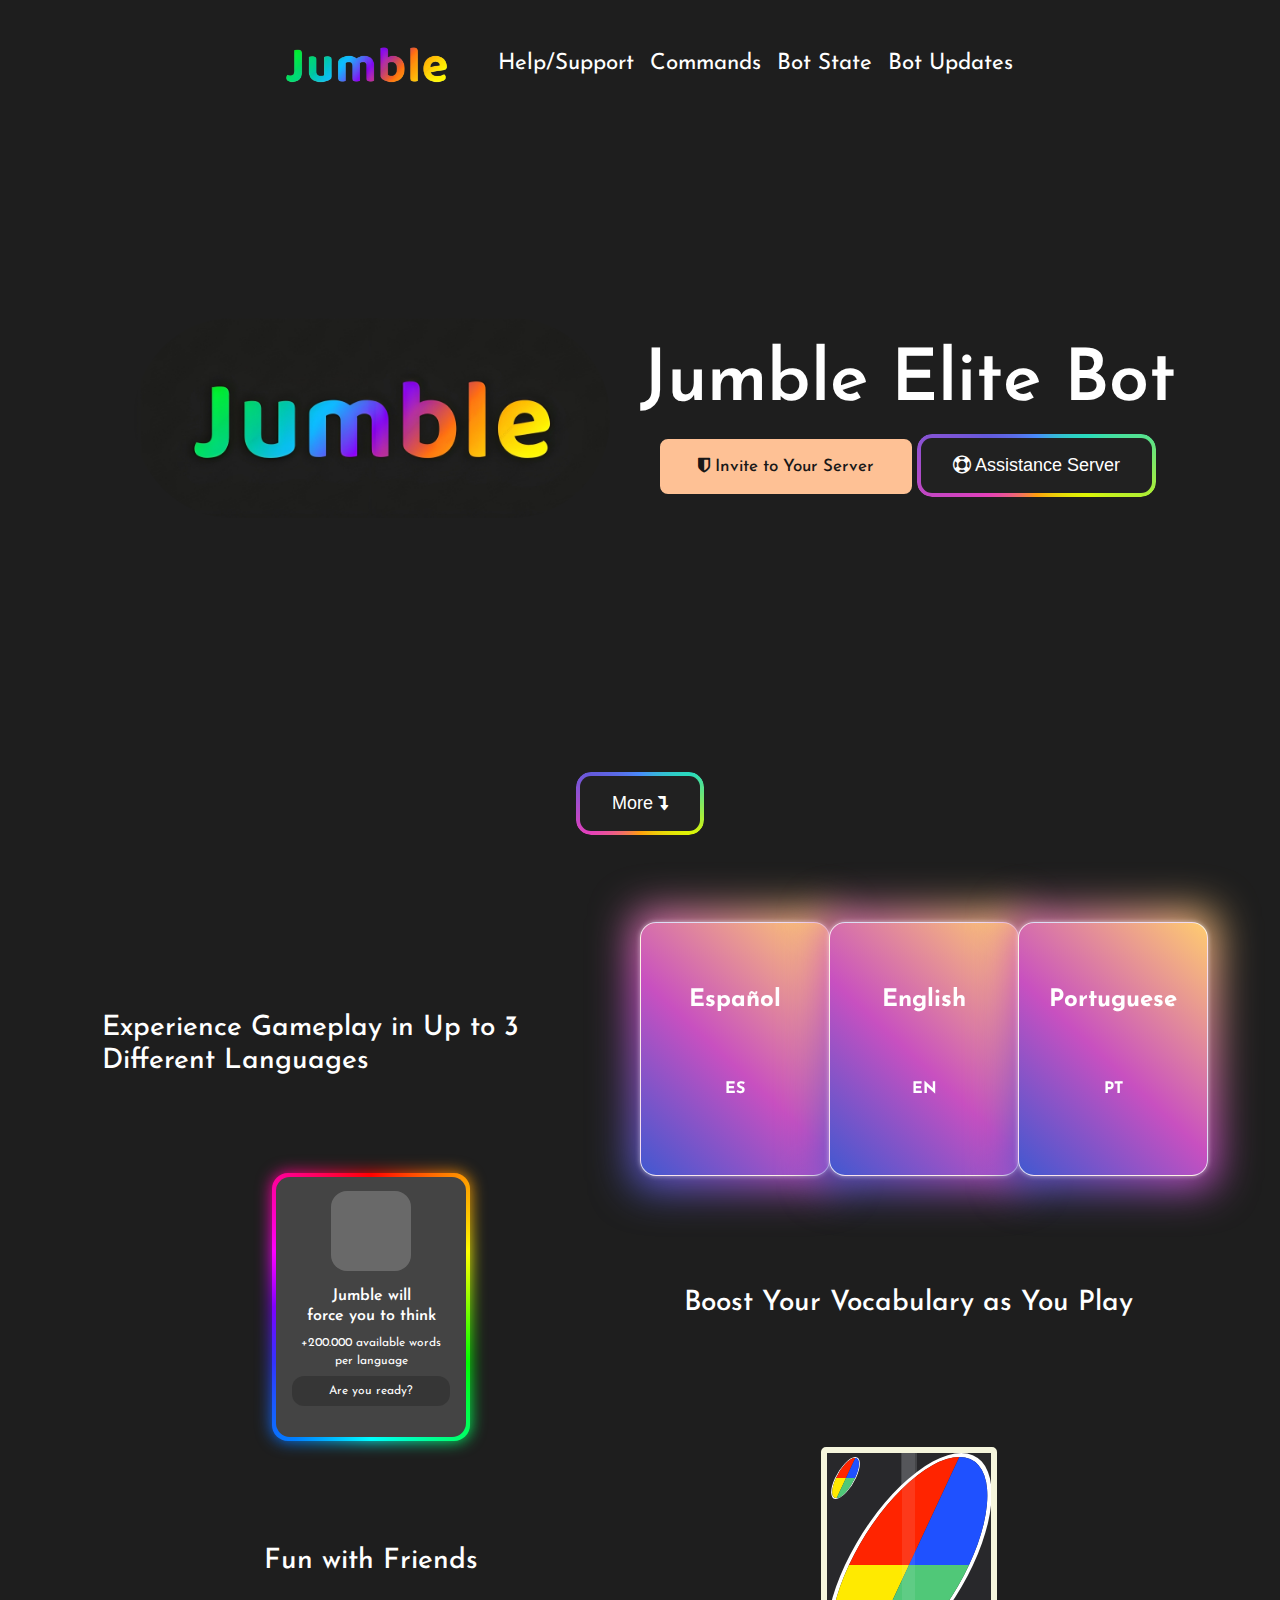
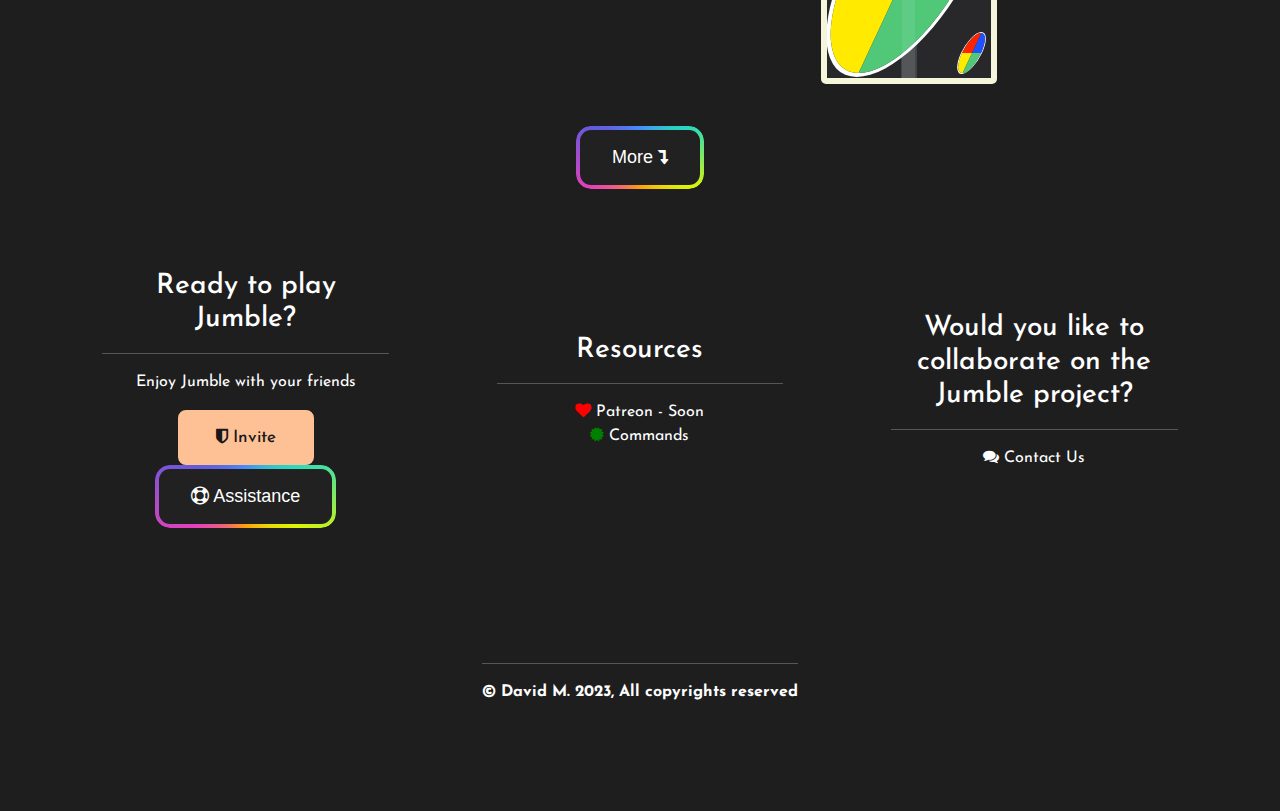
==== commit dbb813e4: "Commands ok" ====
--- a/index.html
+++ b/index.html
@@ -4,20 +4,23 @@
 <head>
     <meta charset="UTF-8">
     <meta name="viewport" content="width=device-width, initial-scale=1.0">
+    <!-- BASE I -->
+    <link rel="stylesheet" href="https://cdnjs.cloudflare.com/ajax/libs/font-awesome/4.7.0/css/font-awesome.min.css">
     <link rel="stylesheet" href="https://cdn.jsdelivr.net/npm/bootstrap@5.3.1/dist/css/bootstrap.min.css">
-    <link rel="stylesheet" href="https://cdnjs.cloudflare.com/ajax/libs/font-awesome/4.7.0/css/font-awesome.min.css">
     <link rel="stylesheet" href="styles/base.css">
     <link rel="stylesheet" href="resources/btn_stars/style.css">
     <link rel="stylesheet" href="resources/btn_rainbow/style.css">
+    <link rel="icon" href="resources/logo.png">
+    <!-- BASE I END -->
     <link rel="stylesheet" href="resources/card_rainbow/style.css">
     <link rel="stylesheet" href="resources/card_rainbow_2/style.css">
     <link rel="stylesheet" href="resources/card_UNO/style.css">
     <link rel="stylesheet" href="styles/index.css">
-    <link rel="icon" href="resources/logo.png">
-    <title>Jumble - Inicio</title>
+    <link rel="stylesheet" href="styles/particle.sass">
+    <title>Jumble - Home</title>
 </head>
 
-<body>
+<body class="">
     <div class="grid-container">
         <!-- BASE -->
         <nav class="navbar navbar-expand-lg  navbar-dark grid-top">
@@ -29,12 +32,11 @@
                 </button>
                 <div class="collapse navbar-collapse" id="navbarNav">
                     <ul class="navbar-nav ms-auto">
-
                         <li class="nav-item">
-                            <a href="" class="nav-link active">Help/Support</a>
+                            <a href="https://discord.gg/9nMzKf26" target="_blank" class="nav-link active">Help/Support</a>
                         </li>
                         <li class="nav-item">
-                            <a href="" class="nav-link active">Commands</a>
+                            <a href="pages/commands.html" class="nav-link active">Commands</a>
                         </li>
                         <li class="nav-item">
                             <a href="" class="nav-link active">Bot State</a>
@@ -134,10 +136,13 @@
                     </svg>
                 </div>
             </button>
-            <button class="btn_rainbow">
-                <i class="fa fa-support"></i>
-                Assistance Server
-            </button>
+            <a href="https://discord.gg/9nMzKf26" target="_blank">
+                <button class="btn_rainbow">
+                    <i class="fa fa-support"></i>
+                    Assistance Server
+                </button>
+            </a>
+            
         </div>
         <div class="grid-bot">
             <a href="#main">
@@ -154,7 +159,7 @@
             <h3>Experience Gameplay in Up to 3 Different Languages</h3>
         </div>
         <div class="grid-quad">
-            <div class="myCard">
+            <div class="myCard card_lang_up">
                 <div class="innerCard">
                     <div class="frontSide">
                         <p class="title">Español</p>
@@ -166,7 +171,7 @@
                     </div>
                 </div>
             </div>
-            <div class="myCard">
+            <div class="myCard card_lang_up">
                 <div class="innerCard">
                     <div class="frontSide">
                         <p class="title">English</p>
@@ -178,7 +183,7 @@
                     </div>
                 </div>
             </div>
-            <div class="myCard">
+            <div class="myCard card_lang_down">
                 <div class="innerCard">
                     <div class="frontSide">
                         <p class="title">Portuguese</p>
@@ -339,10 +344,13 @@
                                 </svg>
                             </div>
                         </button>
-                        <button class="btn_rainbow">
-                            <i class="fa fa-support"></i>
-                            Assistance
-                        </button>
+                        <a href="https://discord.gg/9nMzKf26" target="_blank">
+                            <button class="btn_rainbow">
+                                <i class="fa fa-support"></i>
+                                Assistance
+                            </button>
+                        </a>
+                        
                     </div>
                     <div class="flex flex-col space-y-4">
                         <h3 class="text-xl font-bold">Resources</h3>
--- a/styles/base.css
+++ b/styles/base.css
@@ -1,3 +1,8 @@
+@import url('https://fonts.googleapis.com/css2?family=Josefin+Sans:wght@100;300;400;500;600;700&display=swap');
+
+*{
+    font-family: "Josefin Sans";
+}
 body {
     background-color: #1e1e1e;
     scroll-behavior: smooth;
@@ -21,6 +26,9 @@
 
 #navbarNav a {
     font-size: 1.4em;
+}
+.active_page{
+    color: #F7AC59;
 }
 
 .grid-quad {
@@ -49,6 +57,9 @@
 .footer_bot {
     grid-area: footer_bot;
 }
+.flex-col{
+    width: 100%;
+}
 
 .fa-heart {
     color: red;
@@ -56,3 +67,36 @@
 .fa-certificate{
     color: green;
 }
+@media (max-width: 752px) {
+    body{
+        margin: 0;
+        width: 100%;
+    }
+    /* footer */
+    .footer_grid{
+        display: grid;
+        grid-template-columns: 1fr;
+        grid-template-rows: auto;
+        grid-template-areas: none;
+        gap: 5%;
+    }
+    .footer_bot{
+        grid-area: auto;
+    }
+    .flex-col{
+        width: 100%;
+    }
+}
+
+
+/* MISC */
+
+.orange_text{
+    color: #D99027;
+}
+.big_sub{
+    font-size: 22px;
+}
+.small_sub{
+    font-size: 18px;
+}
--- a/styles/index.css
+++ b/styles/index.css
@@ -1,8 +1,4 @@
-@import url('https://fonts.googleapis.com/css2?family=Josefin+Sans:wght@100;300;400;500;600;700&display=swap');
 
-*{
-    font-family: "Josefin Sans";
-}
 
 .grid-container{
     display: grid; 
@@ -15,6 +11,7 @@
     "grid-bot grid-bot";
     place-items: center;
     height: 100vh;
+    margin-bottom: 2%;
 }
 
 .grid-top { grid-area: grid-top; place-items: initial;}
@@ -44,7 +41,7 @@
     grid-template-columns: 1fr 1fr;
     grid-template-rows: 1.2fr 1.2fr 1.2fr 0.6fr;
     gap: 0px 0px;
-    height: 70vh;
+    height: 100vh;
     place-items: center;
     grid-auto-flow: row;
     grid-template-areas:
@@ -54,20 +51,14 @@
       "main_grid_bot main_grid_bot";
   }
   
-  .main_grid_top { grid-area: main_grid_top; }
-  
   .main_grid_bot { grid-area: main_grid_bot; }
   
-  @media (max-width: 752px) {
-    body{
-        margin: 0;
-    }
-
+@media (max-width: 752px) {
     .grid-container{
         grid-template-columns: 1fr;
         grid-template-rows: .5fr .8fr 1.3fr 1.3fr;
         grid-template-areas: none;
-        height: 85vh;
+        height: 95vh;
         margin-bottom: 15vh;
     }
     .logo_big{
@@ -97,15 +88,16 @@
     .main{
         display: grid; 
     grid-template-columns: 1fr 1fr; 
-    grid-template-rows: 0.6fr 1.3fr 1.3fr 1.3fr 0.5fr; 
+    grid-template-rows: 0.3fr 1.3fr .7fr .7fr .3fr; 
     gap: 0px 0px; 
     grid-template-areas: 
         "middle-grid-top-left middle-grid-top-left"
         "grid-quad grid-quad"
-        "div_card_rainbow_2 div_span_card_rainbow_2"
+        "div_span_card_rainbow_2 div_card_rainbow_2"
         "div_span_card_UNO div_card_UNO"
         "main_grid_bot main_grid_bot"; 
-        height: 85vh;
+        height: auto;
+        text-align: center;
     }
 
     .middle-grid-top-left { grid-area: middle-grid-top-left; }
@@ -116,16 +108,19 @@
     .div_card_UNO { grid-area: div_card_UNO; }
     .main_grid_bot { grid-area: main_grid_bot; }
 
-    .myCard{
-        width: 100px;
-        height: 135px;
+    .grid-quad{
+        grid-template-columns: 1fr 1fr;
+        gap: 3%;
     }
-    .grid-quad{
-        grid-template-rows: auto;
-    }
-    .card_rainbow_2{
-        width: 100px;
-        height: 135px;
+    .card_rainbow_2, .card_UNO, .myCard{
+        width: 45vw;
+        height: 32vh;
+        min-height: 250px;
+        min-width: 157px;
+        max-width: 200px;
+        max-height: 250px;
     }
 
+    /* footer */
+
 }